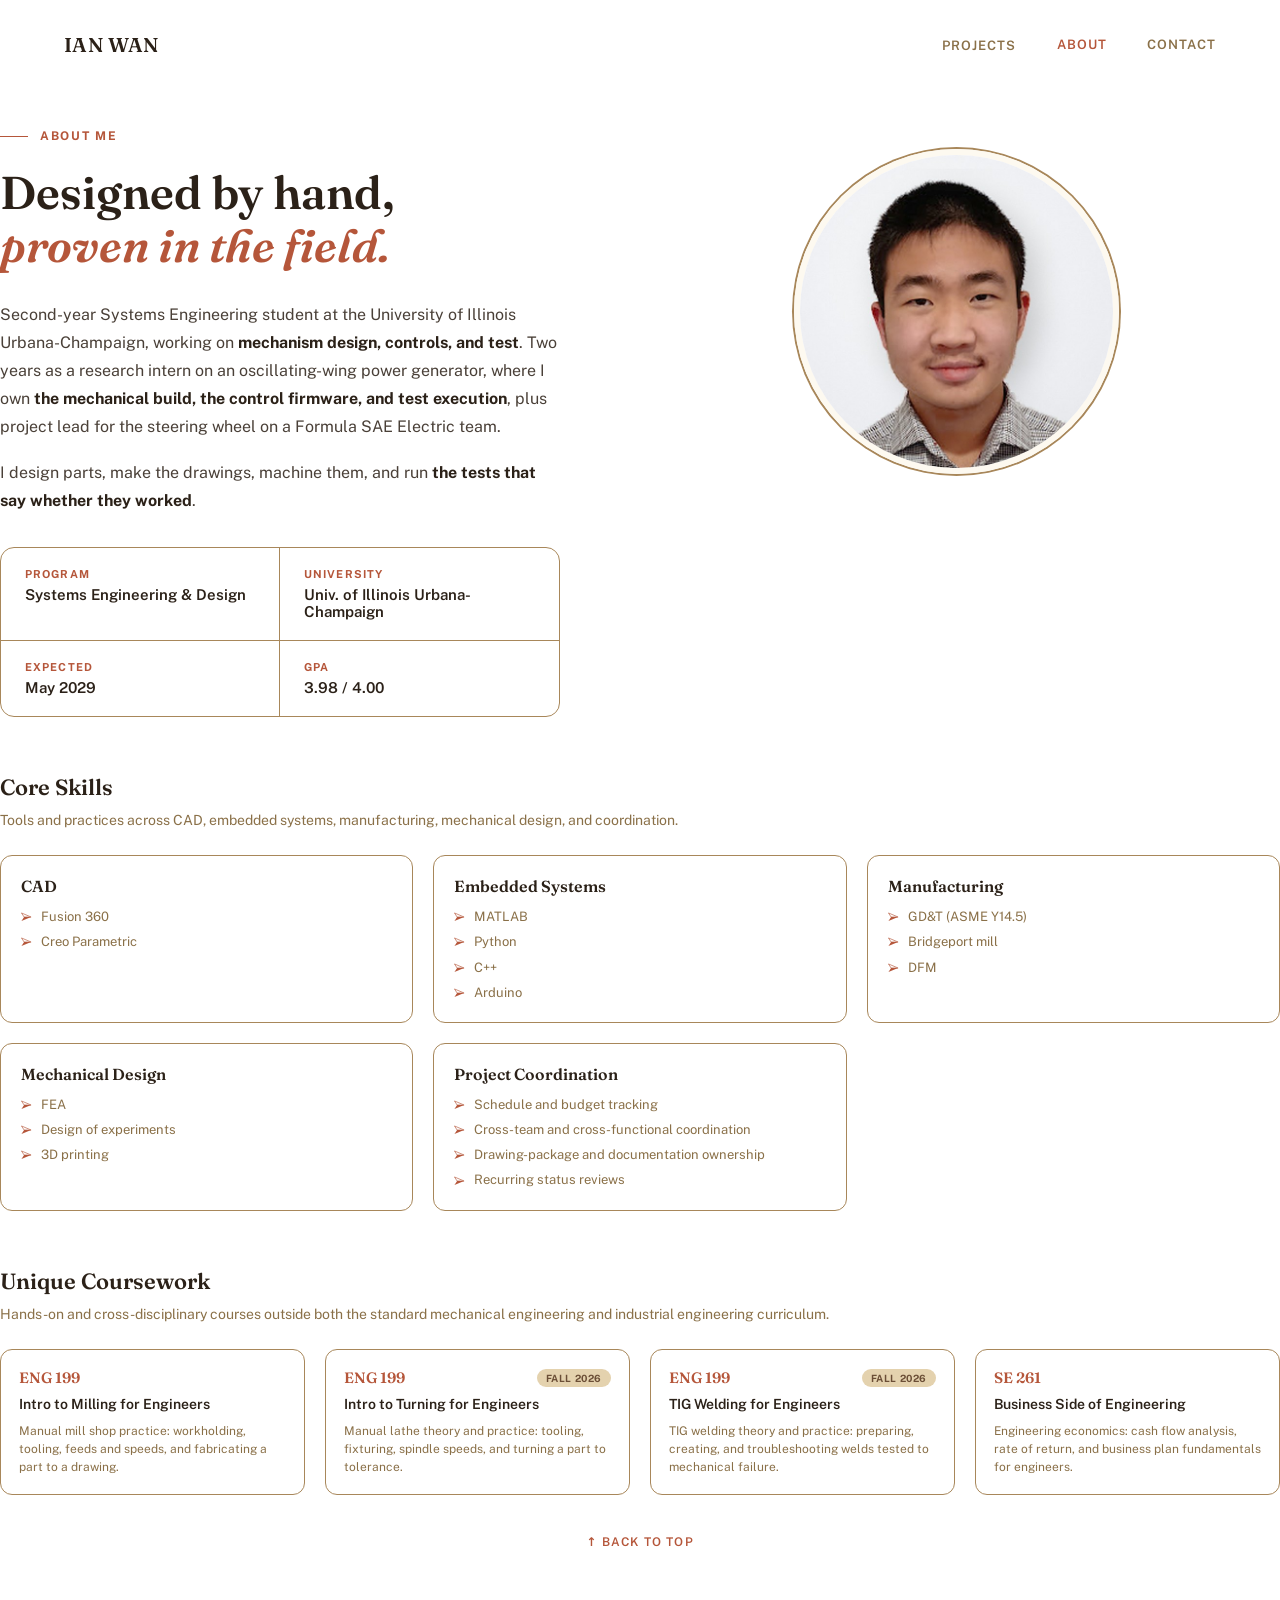
==== about.html @ 7950c9a8 "First website edition" ====
<!doctype html>
<html lang="en">
<head>
<meta charset="utf-8">
<meta name="viewport" content="width=device-width, initial-scale=1">
<title>About — Ian Wan</title>
<meta name="description" content="Second-year Systems Engineering student at the University of Illinois Urbana-Champaign. Two years of research on an oscillating-wing power generator, plus steering wheel lead on a Formula SAE Electric team.">
<link rel="canonical" href="https://zhinuu.github.io/IanWanPortfolio/about.html">
<link rel="icon" href="favicon.svg" type="image/svg+xml">
<link rel="preconnect" href="https://fonts.googleapis.com">
<link rel="preconnect" href="https://fonts.gstatic.com" crossorigin>
<link rel="stylesheet" href="https://fonts.googleapis.com/css2?family=Fraunces:opsz,wght@9..144,500;9..144,600&amp;family=Public+Sans:wght@400;500;600&amp;display=swap">
<link rel="stylesheet" href="assets/css/style.css">
<noscript><style>#site-loader{display:none}</style></noscript>
</head>
<body>

<a class="iw-skip" href="#main">Skip to content</a>

<div id="site-loader" aria-hidden="true">
  <svg viewBox="0 0 24 24" fill="none" stroke="currentColor" stroke-width="2" stroke-linecap="round" stroke-linejoin="round" focusable="false">
    <path d="M12 15a3 3 0 1 0 0-6 3 3 0 0 0 0 6Z"></path>
    <path d="M19.4 13.5c.06-.49.1-.99.1-1.5s-.04-1.01-.1-1.5l1.9-1.48a.76.76 0 0 0 .18-.96l-1.8-3.12a.76.76 0 0 0-.92-.33l-2.24.9a7.4 7.4 0 0 0-1.3-.75l-.34-2.38A.75.75 0 0 0 14.1 2h-3.6a.75.75 0 0 0-.74.65l-.34 2.38c-.47.2-.9.45-1.3.75l-2.24-.9a.76.76 0 0 0-.92.33L2.86 8.33a.76.76 0 0 0 .18.96L4.94 10.77c-.06.49-.1.99-.1 1.5s.04 1.01.1 1.5l-1.9 1.48a.76.76 0 0 0-.18.96l1.8 3.12c.19.33.59.47.92.33l2.24-.9c.4.3.83.55 1.3.75l.34 2.38c.06.36.37.65.74.65h3.6c.37 0 .68-.29.74-.65l.34-2.38c.47-.2.9-.45 1.3-.75l2.24.9c.33.14.73 0 .92-.33l1.8-3.12a.76.76 0 0 0-.18-.96L19.4 13.5Z"></path>
  </svg>
</div>

<div id="top">
  <header>
    <nav class="iw-nav" aria-label="Main">
      <a class="iw-logo" href="index.html">IAN WAN</a>
      <div class="iw-nav-links">
        <div class="iw-nav-item">
          <button class="iw-nav-link" data-projects-trigger aria-expanded="false" aria-controls="projects-menu">Projects</button>
          <div class="iw-dropdown" id="projects-menu" data-projects-dropdown>
            <a class="iw-dropdown-all" href="projects.html">All projects</a>
            <div class="iw-dropdown-divider"></div>
            <a class="iw-dropdown-project" href="projects/project-01.html">Oscillating-Wing Power Generator: Mechanism</a>
            <a class="iw-dropdown-gallery" href="projects/gallery-01.html">Photo Gallery</a>
            <div class="iw-dropdown-divider"></div>
            <a class="iw-dropdown-project" href="projects.html#project-02">Oscillating-Wing Power Generator: Closed-Loop Control &amp; Firmware</a>
            <div class="iw-dropdown-divider"></div>
            <a class="iw-dropdown-project" href="projects.html#project-03">Formula SAE Cockpit Subsystem</a>
            <div class="iw-dropdown-divider"></div>
            <a class="iw-dropdown-project" href="projects.html#project-04">Applications of Compliant Mechanisms Study</a>
          </div>
        </div>
        <a class="iw-nav-link" href="about.html" aria-current="page">About</a>
        <a class="iw-nav-link" href="contact.html">Contact</a>
      </div>
    </nav>
  </header>

  <main id="main" class="iw-page" style="padding: 40px 0 40px 0;">

    <div style="display: flex; gap: 72px; align-items: flex-start; flex-wrap: wrap; margin-bottom: 56px;">

      <div style="flex: 1 1 460px; max-width: 560px;">
        <p style="display: flex; align-items: center; gap: 12px; margin: 0 0 24px 0; font-size: 12px; font-weight: 700; letter-spacing: 0.14em; text-transform: uppercase; color: var(--accent);">
          <span style="width: 28px; height: 1px; background: var(--accent);" aria-hidden="true"></span>
          About Me
        </p>

        <h1 class="serif iw-h1" style="--h1max: 46px; margin: 0 0 28px 0; font-weight: 600; line-height: 1.15; color: var(--ink);">Designed by hand,<br><em style="color: var(--accent);">proven in the field.</em></h1>

        <p style="margin: 0 0 18px 0; font-size: 16px; line-height: 1.75;">Second-year Systems Engineering student at the University of Illinois Urbana-Champaign, working on <strong style="color: var(--ink);">mechanism design, controls, and test</strong>. Two years as a research intern on an oscillating-wing power generator, where I own <strong style="color: var(--ink);">the mechanical build, the control firmware, and test execution</strong>, plus project lead for the steering wheel on a Formula SAE Electric team.</p>
        <p style="margin: 0 0 32px 0; font-size: 16px; line-height: 1.75;">I design parts, make the drawings, machine them, and run <strong style="color: var(--ink);">the tests that say whether they worked</strong>.</p>

        <div style="border: 1px solid var(--border); border-radius: 14px; overflow: hidden;">
          <dl style="display: grid; grid-template-columns: 1fr 1fr; margin: 0;">
            <div style="padding: 20px 24px; border-right: 1px solid var(--border); border-bottom: 1px solid var(--border);">
              <dt style="font-size: 11px; font-weight: 700; letter-spacing: 0.1em; text-transform: uppercase; color: var(--accent);">Program</dt>
              <dd style="font-size: 15px; font-weight: 600; color: var(--ink); margin: 6px 0 0 0;">Systems Engineering &amp; Design</dd>
            </div>
            <div style="padding: 20px 24px; border-bottom: 1px solid var(--border);">
              <dt style="font-size: 11px; font-weight: 700; letter-spacing: 0.1em; text-transform: uppercase; color: var(--accent);">University</dt>
              <dd style="font-size: 15px; font-weight: 600; color: var(--ink); margin: 6px 0 0 0;">Univ. of Illinois Urbana-Champaign</dd>
            </div>
            <div style="padding: 20px 24px; border-right: 1px solid var(--border);">
              <dt style="font-size: 11px; font-weight: 700; letter-spacing: 0.1em; text-transform: uppercase; color: var(--accent);">Expected</dt>
              <dd style="font-size: 15px; font-weight: 600; color: var(--ink); margin: 6px 0 0 0;">May 2029</dd>
            </div>
            <div style="padding: 20px 24px;">
              <dt style="font-size: 11px; font-weight: 700; letter-spacing: 0.1em; text-transform: uppercase; color: var(--accent);">GPA</dt>
              <dd style="font-size: 15px; font-weight: 600; color: var(--ink); margin: 6px 0 0 0;">3.98 / 4.00</dd>
            </div>
          </dl>
        </div>
      </div>

      <div style="flex: 0 1 325px; display: flex; justify-content: center; padding-top: 20px; margin: 0 auto;">
        <img class="iw-headshot" src="assets/img/headshot.jpg" alt="Portrait of Ian Wan" width="650" height="642" decoding="async">
      </div>

    </div>

    <section style="margin-bottom: 56px;">
      <h2 class="serif iw-section-head">Core Skills</h2>
      <p style="margin: 0 0 24px 0; font-size: 14px; line-height: 1.6; color: var(--muted); max-width: 760px;">Tools and practices across CAD, embedded systems, manufacturing, mechanical design, and coordination.</p>

      <div class="iw-grid-3">
        <div class="iw-card">
          <h3 class="serif" style="font-weight: 600; font-size: 16px; color: var(--ink); margin: 0 0 12px 0;">CAD</h3>
          <ul class="iw-dart-list">
            <li>Fusion 360</li>
            <li>Creo Parametric</li>
          </ul>
        </div>
        <div class="iw-card">
          <h3 class="serif" style="font-weight: 600; font-size: 16px; color: var(--ink); margin: 0 0 12px 0;">Embedded Systems</h3>
          <ul class="iw-dart-list">
            <li>MATLAB</li>
            <li>Python</li>
            <li>C++</li>
            <li>Arduino</li>
          </ul>
        </div>
        <div class="iw-card">
          <h3 class="serif" style="font-weight: 600; font-size: 16px; color: var(--ink); margin: 0 0 12px 0;">Manufacturing</h3>
          <ul class="iw-dart-list">
            <li>GD&amp;T (ASME Y14.5)</li>
            <li>Bridgeport mill</li>
            <li>DFM</li>
          </ul>
        </div>
        <div class="iw-card">
          <h3 class="serif" style="font-weight: 600; font-size: 16px; color: var(--ink); margin: 0 0 12px 0;">Mechanical Design</h3>
          <ul class="iw-dart-list">
            <li>FEA</li>
            <li>Design of experiments</li>
            <li>3D printing</li>
          </ul>
        </div>
        <div class="iw-card">
          <h3 class="serif" style="font-weight: 600; font-size: 16px; color: var(--ink); margin: 0 0 12px 0;">Project Coordination</h3>
          <ul class="iw-dart-list">
            <li>Schedule and budget tracking</li>
            <li>Cross-team and cross-functional coordination</li>
            <li>Drawing-package and documentation ownership</li>
            <li>Recurring status reviews</li>
          </ul>
        </div>
      </div>
    </section>

    <section>
      <h2 class="serif iw-section-head">Unique Coursework</h2>
      <p style="margin: 0 0 24px 0; font-size: 14px; line-height: 1.6; color: var(--muted); max-width: 843px;">Hands-on and cross-disciplinary courses outside both the standard mechanical engineering and industrial engineering curriculum.</p>

      <div class="iw-grid-4">
        <div class="iw-course-card">
          <div style="display: flex; align-items: center; justify-content: space-between; gap: 8px;">
            <p class="serif" style="font-weight: 600; font-size: 15px; color: var(--accent); margin: 0;">ENG 199</p>
          </div>
          <h3 style="font-size: 14px; font-weight: 600; color: var(--ink); line-height: 1.35; margin: 0;">Intro to Milling for Engineers</h3>
          <p style="font-size: 12px; color: var(--muted); line-height: 1.5; margin: 0;">Manual mill shop practice: workholding, tooling, feeds and speeds, and fabricating a part to a drawing.</p>
        </div>
        <div class="iw-course-card">
          <div style="display: flex; align-items: center; justify-content: space-between; gap: 8px;">
            <p class="serif" style="font-weight: 600; font-size: 15px; color: var(--accent); margin: 0;">ENG 199</p>
            <span class="iw-badge">Fall 2026</span>
          </div>
          <h3 style="font-size: 14px; font-weight: 600; color: var(--ink); line-height: 1.35; margin: 0;">Intro to Turning for Engineers</h3>
          <p style="font-size: 12px; color: var(--muted); line-height: 1.5; margin: 0;">Manual lathe theory and practice: tooling, fixturing, spindle speeds, and turning a part to tolerance.</p>
        </div>
        <div class="iw-course-card">
          <div style="display: flex; align-items: center; justify-content: space-between; gap: 8px;">
            <p class="serif" style="font-weight: 600; font-size: 15px; color: var(--accent); margin: 0;">ENG 199</p>
            <span class="iw-badge">Fall 2026</span>
          </div>
          <h3 style="font-size: 14px; font-weight: 600; color: var(--ink); line-height: 1.35; margin: 0;">TIG Welding for Engineers</h3>
          <p style="font-size: 12px; color: var(--muted); line-height: 1.5; margin: 0;">TIG welding theory and practice: preparing, creating, and troubleshooting welds tested to mechanical failure.</p>
        </div>
        <div class="iw-course-card">
          <div style="display: flex; align-items: center; justify-content: space-between; gap: 8px;">
            <p class="serif" style="font-weight: 600; font-size: 15px; color: var(--accent); margin: 0;">SE 261</p>
          </div>
          <h3 style="font-size: 14px; font-weight: 600; color: var(--ink); line-height: 1.35; margin: 0;">Business Side of Engineering</h3>
          <p style="font-size: 12px; color: var(--muted); line-height: 1.5; margin: 0;">Engineering economics: cash flow analysis, rate of return, and business plan fundamentals for engineers.</p>
        </div>
      </div>
    </section>

    <a href="#top" class="iw-back-to-top"><span aria-hidden="true">&uarr;</span> Back to top</a>

  </main>
</div>

<script src="assets/js/site.js"></script>
</body>
</html>
---- assets/css/style.css ----
/* Ian Wan Portfolio — shared styles
   Earthy minimal palette: white background, terracotta accent, tan borders */

:root {
  --accent: #B5563A;
  --ink: #2B2118;
  --body-text: #4A4038;
  --muted: #8A7048;
  --border: #A8875A;       /* 3.34:1 on white — meets WCAG 1.4.11 for UI boundaries */
  --border-soft: #D8C2A0;  /* decorative only: the oversized circles, never a real edge */
  --tag-bg: #E4D2AE;
  --tag-text: #6B4E36;     /* 5.10:1 on --tag-bg */
  --white: #FFFFFF;
  --cream: #FDF9F0;
}

* { box-sizing: border-box; }

html { scroll-behavior: smooth; }

body {
  margin: 0;
  font-family: 'Public Sans', system-ui, -apple-system, sans-serif;
  color: var(--body-text);
  background: var(--white);
}

a { text-decoration: none; color: inherit; }

img { max-width: 100%; display: block; }

.serif { font-family: 'Fraunces', Georgia, serif; }

/* ---------- Focus visibility ---------- */

:focus-visible {
  outline: 2px solid var(--accent);
  outline-offset: 3px;
  border-radius: 4px;
}

.iw-skip {
  position: absolute;
  left: -9999px;
  top: 0;
  z-index: 10001;
  background: var(--accent);
  color: var(--cream);
  padding: 12px 20px;
  font-size: 14px;
  font-weight: 600;
  border-radius: 0 0 8px 0;
}

.iw-skip:focus {
  left: 0;
}

.iw-sr-only {
  position: absolute;
  width: 1px;
  height: 1px;
  padding: 0;
  margin: -1px;
  overflow: hidden;
  clip: rect(0, 0, 0, 0);
  white-space: nowrap;
  border: 0;
}

/* ---------- Loading spinner ---------- */

#site-loader {
  position: fixed;
  inset: 0;
  z-index: 9999;
  background: var(--white);
  display: flex;
  align-items: center;
  justify-content: center;
  transition: opacity 0.35s ease, visibility 0.35s ease;
}

#site-loader.is-hidden {
  opacity: 0;
  visibility: hidden;
  pointer-events: none;
}

#site-loader svg {
  width: 56px;
  height: 56px;
  color: var(--accent);
  animation: iw-spin 1s linear infinite;
}

@keyframes iw-spin {
  from { transform: rotate(0deg); }
  to { transform: rotate(360deg); }
}

/* ---------- Custom gear cursor trail ----------
   Decoration only. The real cursor is never hidden, so the trail can be
   dropped entirely (touch, reduced motion, no JS) with nothing lost. */

.iw-cursor-gear {
  position: fixed;
  top: 0;
  left: 0;
  width: 16px;
  height: 16px;
  pointer-events: none;
  z-index: 10000;
  color: var(--accent);
  opacity: 0.85;
  will-change: transform, opacity;
  transition: opacity 300ms ease-out, transform 300ms ease-out;
}

@media (hover: none) {
  .iw-cursor-gear { display: none; }
}

@media (prefers-reduced-motion: reduce) {
  html { scroll-behavior: auto; }
  .iw-cursor-gear { display: none; }
  #site-loader svg { animation: none; }
  *, *::before, *::after {
    animation-duration: 0.001ms !important;
    animation-iteration-count: 1 !important;
    transition-duration: 0.001ms !important;
  }
}

/* ---------- Layout shell ---------- */

.iw-page {
  width: 100%;
  max-width: 1280px;
  margin: 0 auto;
  padding: 0 64px;
}

@media (max-width: 900px) {
  .iw-page { padding: 0 24px; }
}

@media (max-width: 400px) {
  .iw-page { padding: 0 16px; }
}

/* ---------- Fluid headings ----------
   --h1max is set per page so each page keeps its original desktop size
   while still shrinking on small screens. */

.iw-display {
  font-size: clamp(40px, 13vw, var(--h1max, 84px));
  overflow-wrap: break-word;
}

.iw-h1 {
  font-size: clamp(28px, 7vw, var(--h1max, 48px));
  overflow-wrap: break-word;
}

/* ---------- Nav ---------- */

.iw-nav {
  display: flex;
  align-items: center;
  justify-content: space-between;
  padding: 32px 64px;
  position: relative;
  gap: 16px;
}

@media (max-width: 900px) {
  .iw-nav { padding: 24px; flex-wrap: wrap; }
}

@media (max-width: 400px) {
  .iw-nav { padding: 20px 16px; }
}

.iw-logo {
  font-family: 'Fraunces', Georgia, serif;
  font-weight: 600;
  font-size: 20px;
  letter-spacing: 0.02em;
  color: var(--ink);
}

.iw-nav-links {
  display: flex;
  gap: 40px;
  align-items: center;
}

@media (max-width: 480px) {
  .iw-nav-links { gap: 22px; }
}

.iw-nav-link {
  font-size: 13px;
  font-weight: 600;
  letter-spacing: 0.08em;
  text-transform: uppercase;
  color: var(--muted);
  background: none;
  border: none;
  font-family: inherit;
  cursor: pointer;
  padding: 0;
}

.iw-nav-link:hover,
.iw-nav-link[aria-expanded="true"],
.iw-nav-link[aria-current="page"] {
  color: var(--accent);
}

/* Projects dropdown */

.iw-nav-item { position: relative; }

.iw-dropdown {
  position: absolute;
  top: calc(100% + 14px);
  left: 50%;
  transform: translateX(-50%);
  min-width: 340px;
  background: var(--white);
  border: 1px solid var(--border);
  border-radius: 14px;
  box-shadow: 0 18px 40px rgba(43, 33, 24, 0.12);
  padding: 10px;
  display: none;
  z-index: 40;
}

.iw-dropdown.is-open { display: block; }

/* Below ~760px a 340px menu centred on the trigger hangs off the left edge
   (measured -106px at 375px wide), and an ancestor overflow:hidden clips it.
   Pin it to the viewport instead. */
@media (max-width: 760px) {
  .iw-dropdown {
    position: fixed;
    top: 84px;
    left: 12px;
    right: 12px;
    min-width: 0;
    transform: none;
    max-height: calc(100vh - 100px);
    overflow-y: auto;
  }
}

.iw-dropdown-project {
  display: block;
  padding: 10px 14px;
  border-radius: 10px;
  font-family: 'Fraunces', Georgia, serif;
  font-weight: 600;
  font-size: 15px;
  color: var(--ink);
  transition: background 150ms ease, color 150ms ease;
}

.iw-dropdown-project:hover {
  background: var(--tag-bg);
  color: var(--accent);
}

.iw-dropdown-all {
  display: block;
  padding: 10px 14px;
  border-radius: 10px;
  font-size: 12px;
  font-weight: 700;
  letter-spacing: 0.08em;
  text-transform: uppercase;
  color: var(--accent);
}

.iw-dropdown-all:hover { background: var(--tag-bg); }

.iw-dropdown-gallery {
  display: block;
  padding: 6px 14px 12px 28px;
  font-size: 12px;
  font-weight: 600;
  letter-spacing: 0.04em;
  text-transform: uppercase;
  color: var(--muted);
}

.iw-dropdown-gallery:hover { color: var(--accent); }

.iw-dropdown-divider {
  height: 1px;
  background: var(--border-soft);
  margin: 4px 6px;
}

/* ---------- Buttons ---------- */

.iw-btn {
  display: inline-flex;
  align-items: center;
  justify-content: center;
  gap: 10px;
  font-family: 'Public Sans', system-ui, sans-serif;
  font-size: 14px;
  font-weight: 600;
  padding: 14px 28px;
  border-radius: 999px;
  cursor: pointer;
  border: 1.5px solid transparent;
  transition: box-shadow 200ms ease, transform 150ms ease;
  max-width: 100%;
}

.iw-btn-solid {
  background: var(--accent);
  color: var(--cream);
}

.iw-btn-outline {
  background: transparent;
  color: var(--ink);
  border-color: var(--ink);
}

.iw-btn:hover {
  transform: translateY(-1px);
  box-shadow: 0 0 0 3px rgba(181, 86, 58, 0.18), 0 0 24px 4px rgba(181, 86, 58, 0.35);
}

@media (max-width: 400px) {
  .iw-btn { padding: 13px 20px; font-size: 13px; }
}

/* ---------- Project title hover glow ---------- */

.iw-project-title {
  transition: text-shadow 200ms ease, color 200ms ease;
}

.iw-project-title:hover {
  text-shadow: 0 0 18px rgba(181, 86, 58, 0.55);
}

/* ---------- Responsive grids ----------
   Each of these previously kept its desktop column count at every width,
   which pushed about.html to 410px of scrollWidth in a 375px viewport. */

.iw-grid-3 {
  display: grid;
  grid-template-columns: repeat(3, minmax(0, 1fr));
  gap: 20px;
}

.iw-grid-4 {
  display: grid;
  grid-template-columns: repeat(4, minmax(0, 1fr));
  gap: 20px;
}

.iw-grid-gallery {
  display: grid;
  grid-template-columns: repeat(2, minmax(0, 1fr));
  gap: 44px 40px;
}

.iw-meta-strip {
  display: grid;
  grid-template-columns: repeat(4, minmax(0, 1fr));
  gap: 24px;
}

@media (max-width: 900px) {
  .iw-grid-3,
  .iw-grid-4,
  .iw-meta-strip { grid-template-columns: repeat(2, minmax(0, 1fr)); }
}

@media (max-width: 600px) {
  .iw-grid-3,
  .iw-grid-4,
  .iw-grid-gallery { grid-template-columns: 1fr; }
  .iw-grid-gallery { gap: 32px; }
}

/* ---------- Media ---------- */

.iw-media {
  border-radius: 12px;
  overflow: hidden;
  border: 1px solid var(--border);
  background: var(--tag-bg);
}

.iw-media img {
  width: 100%;
  height: auto;
  aspect-ratio: 4 / 3;
  object-fit: cover;
}

.iw-media-wide img { aspect-ratio: 16 / 9; }

.iw-media-cover img { aspect-ratio: 19 / 8; }

@media (max-width: 600px) {
  .iw-media img,
  .iw-media-wide img,
  .iw-media-cover img { aspect-ratio: 4 / 3; }
}

.iw-headshot {
  width: min(325px, 100%);
  aspect-ratio: 1;
  height: auto;
  border-radius: 50%;
  object-fit: cover;
  border: 6px solid var(--cream);
  box-shadow: 0 0 0 2px var(--border);
}

.iw-caption {
  font-size: 13px;
  line-height: 1.55;
  color: var(--muted);
  margin-top: 12px;
}

/* ---------- Misc shared ---------- */

.iw-tag {
  font-size: 12px;
  font-weight: 500;
  color: var(--tag-text);
  background: var(--tag-bg);
  border: 1px solid var(--border);
  border-radius: 999px;
  padding: 6px 12px;
}

.iw-skill-chip {
  font-size: 13px;
  font-weight: 600;
  color: #7A5A3F;
  border: 1px solid var(--border);
  border-radius: 8px;
  padding: 8px 14px;
}

.iw-badge {
  font-size: 10px;
  font-weight: 700;
  letter-spacing: 0.06em;
  text-transform: uppercase;
  color: var(--tag-text);
  background: var(--tag-bg);
  border-radius: 999px;
  padding: 3px 9px;
  white-space: nowrap;
}

.iw-card {
  border: 1px solid var(--border);
  border-radius: 12px;
  padding: 20px;
}

.iw-note {
  font-size: 14px;
  font-weight: 600;
  color: var(--muted);
}

.iw-footer-note {
  font-size: 13px;
  color: #7A6A55; /* 5.22:1 on white */
}

.iw-back-to-top {
  display: block;
  text-align: center;
  padding: 40px 0;
  font-size: 12px;
  font-weight: 600;
  letter-spacing: 0.1em;
  text-transform: uppercase;
  color: var(--accent);
}

/* Dart bullets for the Core Skills cards. Drawn in CSS so the list itself can
   live in static HTML instead of being built by script at runtime. */

.iw-dart-list {
  list-style: none;
  margin: 0;
  padding: 0;
  display: flex;
  flex-direction: column;
  gap: 7px;
}

.iw-dart-list li {
  display: flex;
  align-items: center;
  gap: 9px;
  font-size: 13px;
  line-height: 1.4;
  color: var(--muted);
}

.iw-dart-list li::before {
  content: "";
  flex: 0 0 auto;
  width: 11px;
  height: 10px;
  background: url("data:image/svg+xml,%3Csvg xmlns='http://www.w3.org/2000/svg' width='11' height='10' viewBox='0 0 12 10'%3E%3Cpath d='M0.5,0.6 L11,5 L3.4,5 Z' fill='%23FFFFFF' stroke='%23B5563A' stroke-width='0.7' stroke-linejoin='round'/%3E%3Cpath d='M3.4,5 L11,5 L0.5,9.4 Z' fill='%23B5563A'/%3E%3C/svg%3E") no-repeat center / contain;
}

.iw-course-card {
  border: 1px solid var(--border);
  border-radius: 12px;
  padding: 18px;
  display: flex;
  flex-direction: column;
  gap: 8px;
}

.iw-dash-list {
  list-style: none;
  margin: 0 0 56px 0;
  padding: 0;
  display: flex;
  flex-direction: column;
  gap: 10px;
}

.iw-dash-list li {
  display: flex;
  gap: 12px;
  font-size: 16px;
  line-height: 1.6;
}

.iw-dash-list li::before {
  content: "\2014";
  color: var(--accent);
  flex: 0 0 auto;
}

/* On a phone the hero is short enough that the scroll cue lands on top of the
   decorative circle and becomes unreadable. It carries no information (it is
   aria-hidden), so drop it rather than restyle it. */
@media (max-width: 760px) {
  .iw-scroll-cue { display: none; }
}

.iw-section-head {
  font-weight: 600;
  font-size: 22px;
  color: var(--ink);
  margin: 0 0 8px 0;
}
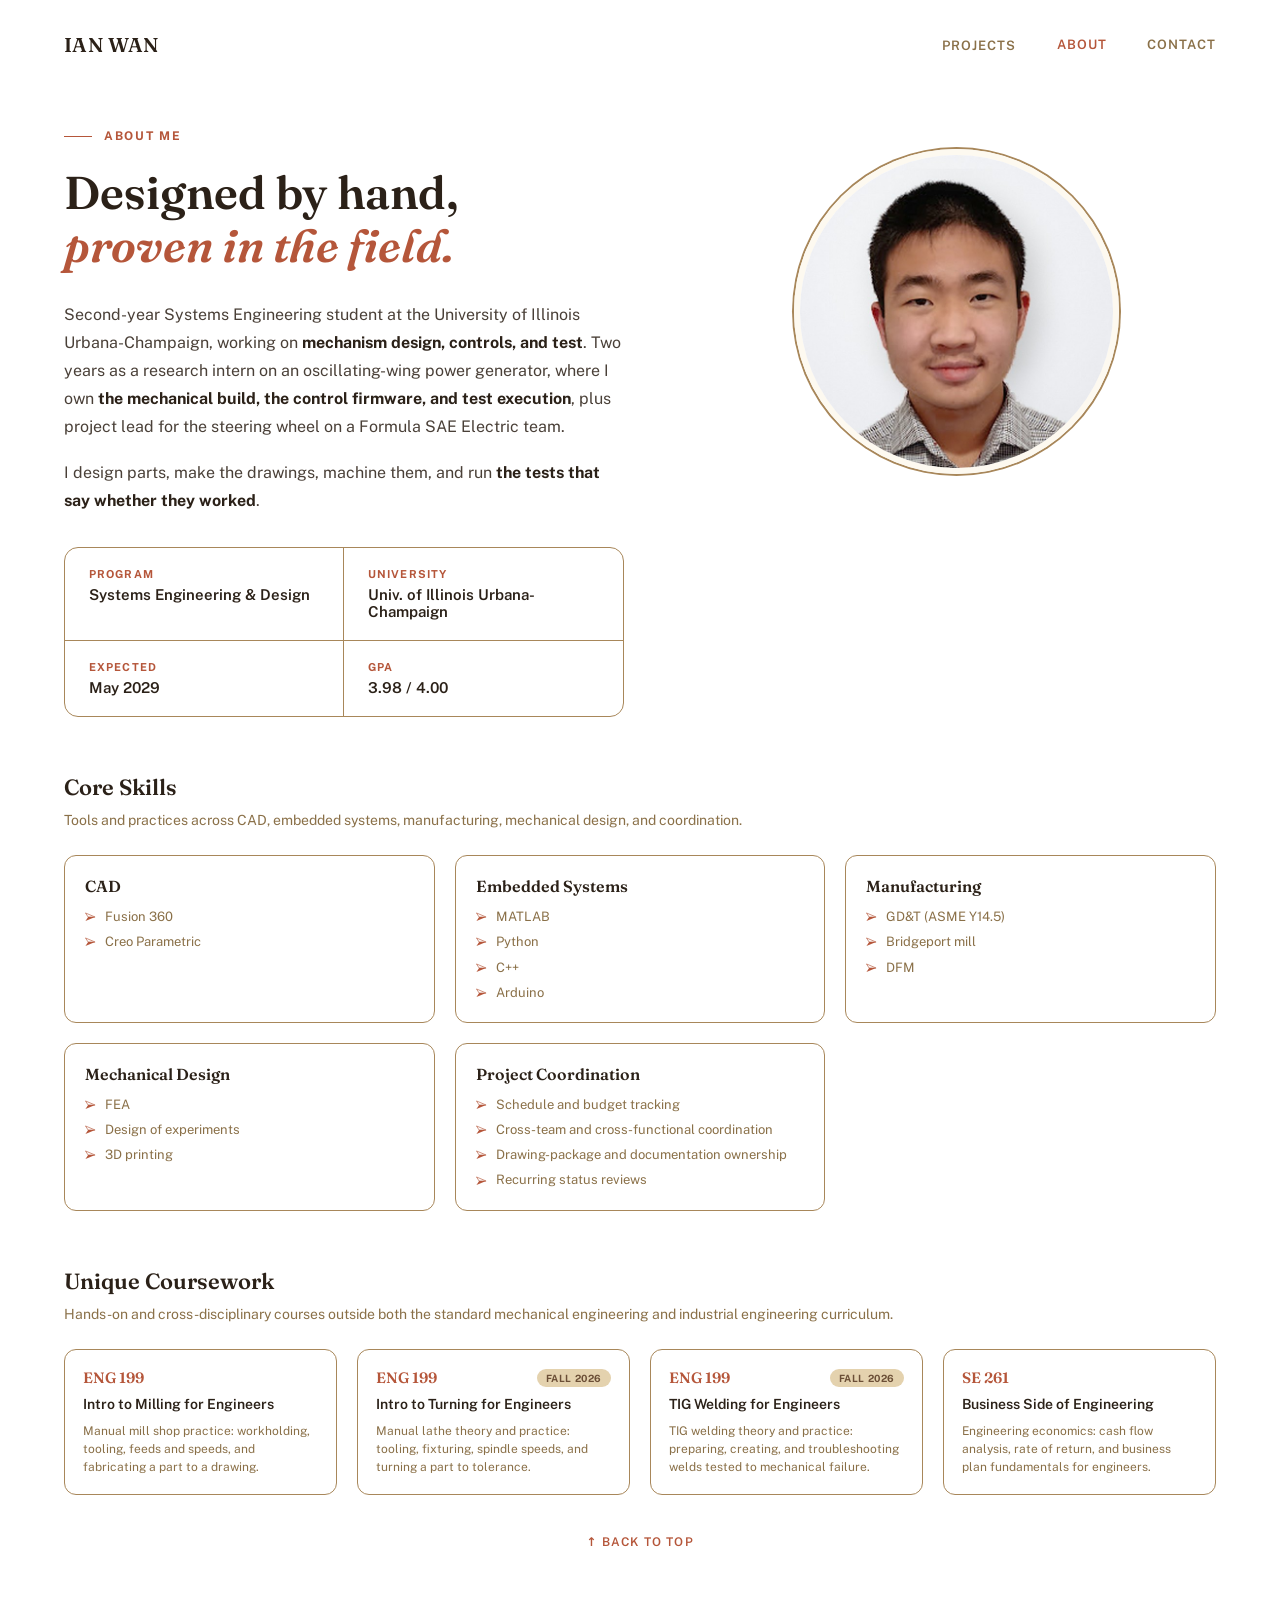
==== commit 16ac372f: "v2" ====
--- a/about.html
+++ b/about.html
@@ -37,11 +37,13 @@
             <a class="iw-dropdown-project" href="projects/project-01.html">Oscillating-Wing Power Generator: Mechanism</a>
             <a class="iw-dropdown-gallery" href="projects/gallery-01.html">Photo Gallery</a>
             <div class="iw-dropdown-divider"></div>
-            <a class="iw-dropdown-project" href="projects.html#project-02">Oscillating-Wing Power Generator: Closed-Loop Control &amp; Firmware</a>
+            <a class="iw-dropdown-project" href="projects/project-02.html">Oscillating-Wing Power Generator: Closed-Loop Control &amp; Firmware</a>
             <div class="iw-dropdown-divider"></div>
-            <a class="iw-dropdown-project" href="projects.html#project-03">Formula SAE Cockpit Subsystem</a>
+            <a class="iw-dropdown-project" href="projects/project-03.html">Formula SAE Cockpit Subsystem</a>
+            <a class="iw-dropdown-gallery" href="projects/gallery-03.html">Photo Gallery</a>
             <div class="iw-dropdown-divider"></div>
-            <a class="iw-dropdown-project" href="projects.html#project-04">Applications of Compliant Mechanisms Study</a>
+            <a class="iw-dropdown-project" href="projects/project-04.html">Applications of Compliant Mechanisms Study</a>
+            <a class="iw-dropdown-gallery" href="projects/gallery-04.html">Photo Gallery</a>
           </div>
         </div>
         <a class="iw-nav-link" href="about.html" aria-current="page">About</a>
@@ -50,7 +52,7 @@
     </nav>
   </header>
 
-  <main id="main" class="iw-page" style="padding: 40px 0 40px 0;">
+  <main id="main" class="iw-page" style="padding-top: 40px; padding-bottom: 40px;">
 
     <div style="display: flex; gap: 72px; align-items: flex-start; flex-wrap: wrap; margin-bottom: 56px;">
 
--- a/assets/css/style.css
+++ b/assets/css/style.css
@@ -410,12 +410,63 @@
 
 .iw-media-wide img { aspect-ratio: 16 / 9; }
 
-.iw-media-cover img { aspect-ratio: 19 / 8; }
+/* Technical figures: CAD views, drawings, schematics, FEA plots, screenshots.
+   A fixed crop cuts legends, dimensions and callouts off the edge, and on these
+   the numbers are the content. Natural proportions, no crop. */
+.iw-media-fig img {
+  aspect-ratio: auto;
+  width: 100%;
+  height: auto;
+  object-fit: contain;
+  background: var(--white);
+}
+
+/* Project cover images. These are CAD views, drawings and a tri-fold board as
+   often as they are photographs, so a fixed wide crop cuts real content out of
+   them. Natural proportions, capped by height, centred. */
+.iw-media-cover { border: none; background: none; border-radius: 0; }
+
+.iw-media-cover img {
+  aspect-ratio: auto;
+  width: auto;
+  max-width: 100%;
+  max-height: 560px;
+  margin: 0 auto;
+  border: 1px solid var(--border);
+  border-radius: 12px;
+}
+
+/* For a source whose own proportions are the point (a very wide test-rig strip,
+   a drawing sheet). No forced ratio, so nothing is cropped. */
+.iw-media-free { border: none; background: none; }
+
+/* Natural size, centred. This source is only 546px wide, so stretching it to a
+   full-width grid cell would upscale it 2.3x. */
+.iw-media-free img {
+  aspect-ratio: auto;
+  width: auto;
+  max-width: 100%;
+  margin: 0 auto;
+  border: 1px solid var(--border);
+  border-radius: 12px;
+}
 
 @media (max-width: 600px) {
   .iw-media img,
   .iw-media-wide img,
   .iw-media-cover img { aspect-ratio: 4 / 3; }
+  .iw-media-free { border: none; background: none; }
+
+/* Natural size, centred. This source is only 546px wide, so stretching it to a
+   full-width grid cell would upscale it 2.3x. */
+.iw-media-free img {
+  aspect-ratio: auto;
+  width: auto;
+  max-width: 100%;
+  margin: 0 auto;
+  border: 1px solid var(--border);
+  border-radius: 12px;
+}
 }
 
 .iw-headshot {
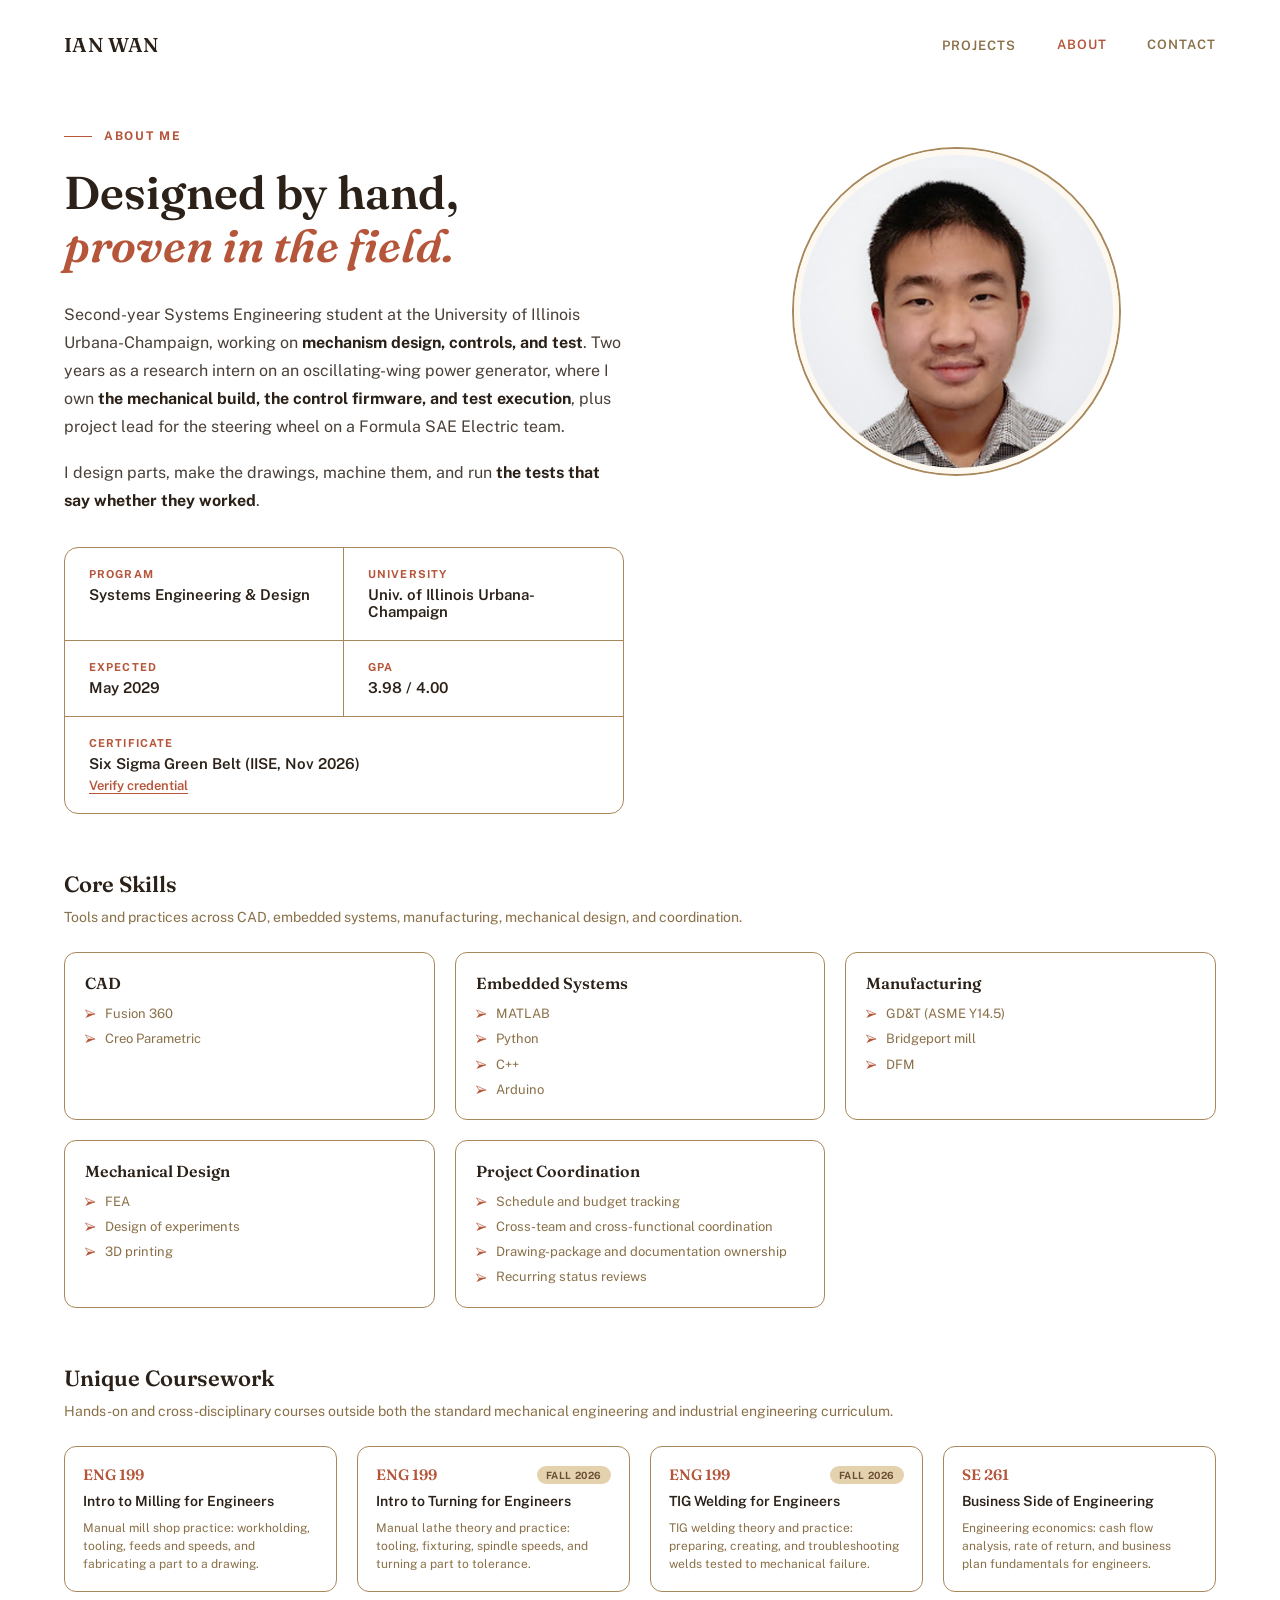
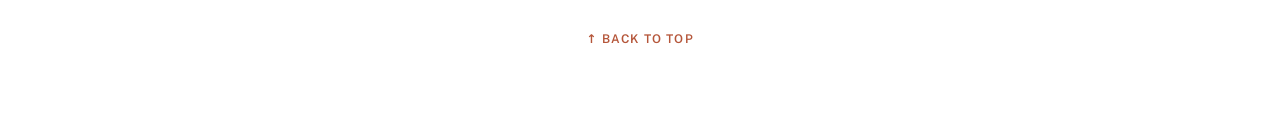
==== commit ab949ef7: "Update about.html" ====
--- a/about.html
+++ b/about.html
@@ -5,7 +5,7 @@
 <meta name="viewport" content="width=device-width, initial-scale=1">
 <title>About — Ian Wan</title>
 <meta name="description" content="Second-year Systems Engineering student at the University of Illinois Urbana-Champaign. Two years of research on an oscillating-wing power generator, plus steering wheel lead on a Formula SAE Electric team.">
-<link rel="canonical" href="https://zhinuu.github.io/IanWanPortfolio/about.html">
+<link rel="canonical" href="https://wan-ian.github.io/IanWanPortfolio/about.html">
 <link rel="icon" href="favicon.svg" type="image/svg+xml">
 <link rel="preconnect" href="https://fonts.googleapis.com">
 <link rel="preconnect" href="https://fonts.gstatic.com" crossorigin>
@@ -84,6 +84,11 @@
             <div style="padding: 20px 24px;">
               <dt style="font-size: 11px; font-weight: 700; letter-spacing: 0.1em; text-transform: uppercase; color: var(--accent);">GPA</dt>
               <dd style="font-size: 15px; font-weight: 600; color: var(--ink); margin: 6px 0 0 0;">3.98 / 4.00</dd>
+            </div>
+            <div style="grid-column: 1 / -1; padding: 20px 24px; border-top: 1px solid var(--border);">
+              <dt style="font-size: 11px; font-weight: 700; letter-spacing: 0.1em; text-transform: uppercase; color: var(--accent);">Certificate</dt>
+              <dd style="font-size: 15px; font-weight: 600; color: var(--ink); margin: 6px 0 0 0;">Six Sigma Green Belt (IISE, Nov 2026)</dd>
+              <dd style="font-size: 13px; margin: 6px 0 0 0;"><a href="https://www.credential.net/79177a0b-37c8-44ab-9e30-12c67c240db6" target="_blank" rel="noopener" style="font-weight: 600; color: var(--accent); text-decoration: underline; text-underline-offset: 3px;">Verify credential<span class="iw-sr-only"> (opens in a new tab)</span></a></dd>
             </div>
           </dl>
         </div>
--- a/assets/css/style.css
+++ b/assets/css/style.css
@@ -99,31 +99,71 @@
   to { transform: rotate(360deg); }
 }
 
-/* ---------- Custom gear cursor trail ----------
-   Decoration only. The real cursor is never hidden, so the trail can be
-   dropped entirely (touch, reduced motion, no JS) with nothing lost. */
-
-.iw-cursor-gear {
+/* ---------- Gear cursor ----------
+   The gear REPLACES the pointer and tracks it 1:1 on every frame, so there is
+   always a visible cursor on screen, including when the mouse is completely
+   still. The fading ghosts trailing it are decoration layered on top of that.
+
+   `cursor: none` is applied by script (html.iw-gear-cursor), never from this
+   file, so a blocked or failed script leaves the native pointer untouched. */
+
+html.iw-gear-cursor,
+html.iw-gear-cursor * { cursor: none !important; }
+
+.iw-cursor,
+.iw-cursor-ghost {
   position: fixed;
   top: 0;
   left: 0;
-  width: 16px;
-  height: 16px;
   pointer-events: none;
+  color: var(--accent);
+  will-change: transform;
+}
+
+.iw-cursor svg,
+.iw-cursor-ghost svg { width: 100%; height: 100%; display: block; }
+
+.iw-cursor {
+  width: 26px;
+  height: 26px;
+  margin: -13px 0 0 -13px;
   z-index: 10000;
-  color: var(--accent);
-  opacity: 0.85;
-  will-change: transform, opacity;
-  transition: opacity 300ms ease-out, transform 300ms ease-out;
-}
-
-@media (hover: none) {
-  .iw-cursor-gear { display: none; }
+  filter: drop-shadow(0 0 1px rgba(255, 255, 255, 0.95))
+          drop-shadow(0 1px 2px rgba(43, 33, 24, 0.35));
+  transition: width 120ms ease, height 120ms ease, margin 120ms ease;
+}
+
+/* Over a link or button the gear grows, which is the affordance the native
+   pointer-hand would otherwise have given. */
+.iw-cursor.is-over-link {
+  width: 36px;
+  height: 36px;
+  margin: -18px 0 0 -18px;
+}
+
+.iw-cursor.is-hidden { opacity: 0; }
+
+.iw-cursor-ghost {
+  width: 20px;
+  height: 20px;
+  margin: -10px 0 0 -10px;
+  z-index: 9998;
+  opacity: 0.55;
+  transition: opacity 420ms ease-out, transform 420ms ease-out;
+}
+
+/* Never on touch, and never when the visitor has asked for reduced motion or
+   a forced colour scheme. The script checks the same conditions and simply
+   does not start, so the native cursor stays. */
+@media (hover: none), (pointer: coarse), (prefers-reduced-motion: reduce), (forced-colors: active) {
+  .iw-cursor,
+  .iw-cursor-ghost { display: none !important; }
+  html.iw-gear-cursor,
+  html.iw-gear-cursor * { cursor: auto !important; }
 }
 
 @media (prefers-reduced-motion: reduce) {
   html { scroll-behavior: auto; }
-  .iw-cursor-gear { display: none; }
   #site-loader svg { animation: none; }
   *, *::before, *::after {
     animation-duration: 0.001ms !important;
@@ -337,8 +377,11 @@
   box-shadow: 0 0 0 3px rgba(181, 86, 58, 0.18), 0 0 24px 4px rgba(181, 86, 58, 0.35);
 }
 
-@media (max-width: 400px) {
-  .iw-btn { padding: 13px 20px; font-size: 13px; }
+/* Three buttons now sit on the Contact page. Below ~560px the full padding
+   leaves them just wide enough to break onto three separate rows, so trim it
+   a little earlier and they pair up two-and-one instead. */
+@media (max-width: 560px) {
+  .iw-btn { padding: 13px 20px; font-size: 13px; gap: 8px; }
 }
 
 /* ---------- Project title hover glow ---------- */
@@ -371,6 +414,7 @@
   display: grid;
   grid-template-columns: repeat(2, minmax(0, 1fr));
   gap: 44px 40px;
+  align-items: start;   /* cards keep their own height; no stretching */
 }
 
 .iw-meta-strip {
@@ -392,83 +436,56 @@
   .iw-grid-gallery { gap: 32px; }
 }
 
-/* ---------- Media ---------- */
+/* ---------- Media ----------
+   NOTHING HERE CROPS. Every image on the site is shown whole: photographs, CAD
+   views, drawings, schematics, FEA plots and screenshots alike. There is no
+   `object-fit: cover` and no forced `aspect-ratio` anywhere.
+
+   Each image sits centred in a card and is capped by height, so rows stay
+   roughly even without a single pixel being cut off any edge. If a source is
+   portrait, it renders narrow inside its card rather than being trimmed to fit
+   the column. */
 
 .iw-media {
-  border-radius: 12px;
-  overflow: hidden;
-  border: 1px solid var(--border);
-  background: var(--tag-bg);
-}
-
-.iw-media img {
-  width: 100%;
-  height: auto;
-  aspect-ratio: 4 / 3;
-  object-fit: cover;
-}
-
-.iw-media-wide img { aspect-ratio: 16 / 9; }
-
-/* Technical figures: CAD views, drawings, schematics, FEA plots, screenshots.
-   A fixed crop cuts legends, dimensions and callouts off the edge, and on these
-   the numbers are the content. Natural proportions, no crop. */
-.iw-media-fig img {
-  aspect-ratio: auto;
-  width: 100%;
-  height: auto;
-  object-fit: contain;
-  background: var(--white);
-}
-
-/* Project cover images. These are CAD views, drawings and a tri-fold board as
-   often as they are photographs, so a fixed wide crop cuts real content out of
-   them. Natural proportions, capped by height, centred. */
-.iw-media-cover { border: none; background: none; border-radius: 0; }
-
-.iw-media-cover img {
-  aspect-ratio: auto;
-  width: auto;
-  max-width: 100%;
-  max-height: 560px;
-  margin: 0 auto;
   border: 1px solid var(--border);
   border-radius: 12px;
-}
-
-/* For a source whose own proportions are the point (a very wide test-rig strip,
-   a drawing sheet). No forced ratio, so nothing is cropped. */
-.iw-media-free { border: none; background: none; }
-
-/* Natural size, centred. This source is only 546px wide, so stretching it to a
-   full-width grid cell would upscale it 2.3x. */
-.iw-media-free img {
-  aspect-ratio: auto;
+  background: var(--cream);   /* a visible mat, so a portrait in a wide cell
+                                 reads as a mounted print rather than a gap */
+  padding: 18px;
+  display: flex;
+  align-items: center;
+  justify-content: center;
+}
+
+.iw-media img {
   width: auto;
+  height: auto;
   max-width: 100%;
+  max-height: 440px;
+}
+
+/* Items spanning the full grid width, and project covers, can afford to be a
+   little taller. Still no crop — only the cap changes. */
+.iw-media-wide img { max-height: 540px; }
+
+.iw-media-cover {
+  max-width: fit-content;   /* the card hugs the image instead of leaving a
+                               wide empty mat around a portrait cover */
   margin: 0 auto;
-  border: 1px solid var(--border);
-  border-radius: 12px;
-}
+}
+
+.iw-media-cover img { max-height: 480px; }
 
 @media (max-width: 600px) {
+  .iw-media { padding: 10px; }
   .iw-media img,
   .iw-media-wide img,
-  .iw-media-cover img { aspect-ratio: 4 / 3; }
-  .iw-media-free { border: none; background: none; }
-
-/* Natural size, centred. This source is only 546px wide, so stretching it to a
-   full-width grid cell would upscale it 2.3x. */
-.iw-media-free img {
-  aspect-ratio: auto;
-  width: auto;
-  max-width: 100%;
-  margin: 0 auto;
-  border: 1px solid var(--border);
-  border-radius: 12px;
-}
-}
-
+  .iw-media-cover img { max-height: 380px; }
+}
+
+/* The one circular frame on the site. The source is 650x642, so the circle
+   trims about 8px of width; that is the avatar shape from the mockup rather
+   than a content crop. Swap to a square frame if you want it untouched. */
 .iw-headshot {
   width: min(325px, 100%);
   aspect-ratio: 1;
@@ -607,11 +624,121 @@
   flex: 0 0 auto;
 }
 
-/* On a phone the hero is short enough that the scroll cue lands on top of the
-   decorative circle and becomes unreadable. It carries no information (it is
-   aria-hidden), so drop it rather than restyle it. */
-@media (max-width: 760px) {
-  .iw-scroll-cue { display: none; }
+/* ---------- Home hero + scroll cue ----------
+   The hero is its own band so the decorative circles stay anchored to it
+   rather than to the whole page. The cue below it is a real link to #work:
+   before, it was an aria-hidden div on a page exactly one viewport tall, so
+   it invited a scroll that had nowhere to go. */
+
+.iw-hero {
+  position: relative;
+  overflow: hidden;
+}
+
+.iw-hero-ring,
+.iw-hero-dot {
+  position: absolute;
+  border-radius: 50%;
+  pointer-events: none;
+}
+
+/* The circles bleed off the right edge only. They used to hang below the hero
+   too (bottom: -170px / -70px), which was invisible while the hero was a full
+   viewport tall and the cut fell below the fold. Once the header moved out of
+   the band the hero shrank to ~460px, and overflow: hidden started slicing
+   both circles flat across the middle of the page. Anchoring them at bottom: 0
+   keeps the arc closed; the horizontal bleed is what carries the composition. */
+
+.iw-hero-ring {
+  right: -130px;
+  bottom: 0;
+  width: 440px;
+  height: 440px;
+  border: 42px solid var(--border-soft);
+}
+
+.iw-hero-dot {
+  right: -10px;
+  bottom: 100px;
+  width: 260px;
+  height: 260px;
+  background: var(--accent);
+}
+
+/* The full-size ring only clears the text column above about 1000px: the
+   content needs 64px of gutter plus its 620px column, and the ring reaches
+   310px in from the right edge. Below that the circles shrink and the hero
+   gains a padding band below the buttons for them to sit in. An absolutely
+   positioned child resolves bottom against the padding box, so that padding
+   is what opens the clear space rather than pushing the circles down with it.
+   The old breakpoint was 760px, which left the ring sitting on the paragraph
+   between there and 1000px. */
+
+@media (max-width: 1000px) {
+  .iw-hero { padding-bottom: 160px; }
+  .iw-hero-ring { right: -110px; bottom: 0; width: 230px; height: 230px; border-width: 26px; }
+  .iw-hero-dot  { right: -30px;  bottom: 52px; width: 130px; height: 130px; }
+}
+
+@media (max-width: 400px) {
+  .iw-hero { padding-bottom: 112px; }
+  .iw-hero-ring { right: -85px; bottom: 0; width: 180px; height: 180px; border-width: 20px; }
+  .iw-hero-dot  { right: -22px; bottom: 42px; width: 100px; height: 100px; }
+}
+
+/* ---------- Home: selected work ---------- */
+
+.iw-home-work {
+  list-style: none;
+  margin: 28px 0 0 0;
+  padding: 0;
+}
+
+.iw-home-work li {
+  display: flex;
+  gap: 28px;
+  align-items: baseline;
+  padding: 22px 0;
+  border-top: 1px solid var(--border);
+}
+
+.iw-home-num {
+  flex: 0 0 44px;
+  font-family: 'Fraunces', Georgia, serif;
+  font-weight: 600;
+  font-size: 22px;
+  color: var(--accent);
+}
+
+.iw-home-org {
+  margin: 0;
+  font-size: 12px;
+  font-weight: 600;
+  letter-spacing: 0.05em;
+  text-transform: uppercase;
+  color: var(--muted);
+}
+
+.iw-home-title {
+  display: inline-block;
+  margin: 6px 0 0 0;
+  font-weight: 600;
+  font-size: 21px;
+  line-height: 1.25;
+  color: var(--ink);
+}
+
+.iw-home-sum {
+  margin: 8px 0 0 0;
+  font-size: 15px;
+  line-height: 1.6;
+  max-width: 660px;
+}
+
+@media (max-width: 600px) {
+  .iw-home-work li { gap: 16px; padding: 18px 0; }
+  .iw-home-num { flex-basis: 32px; font-size: 18px; }
+  .iw-home-title { font-size: 18px; }
 }
 
 .iw-section-head {
